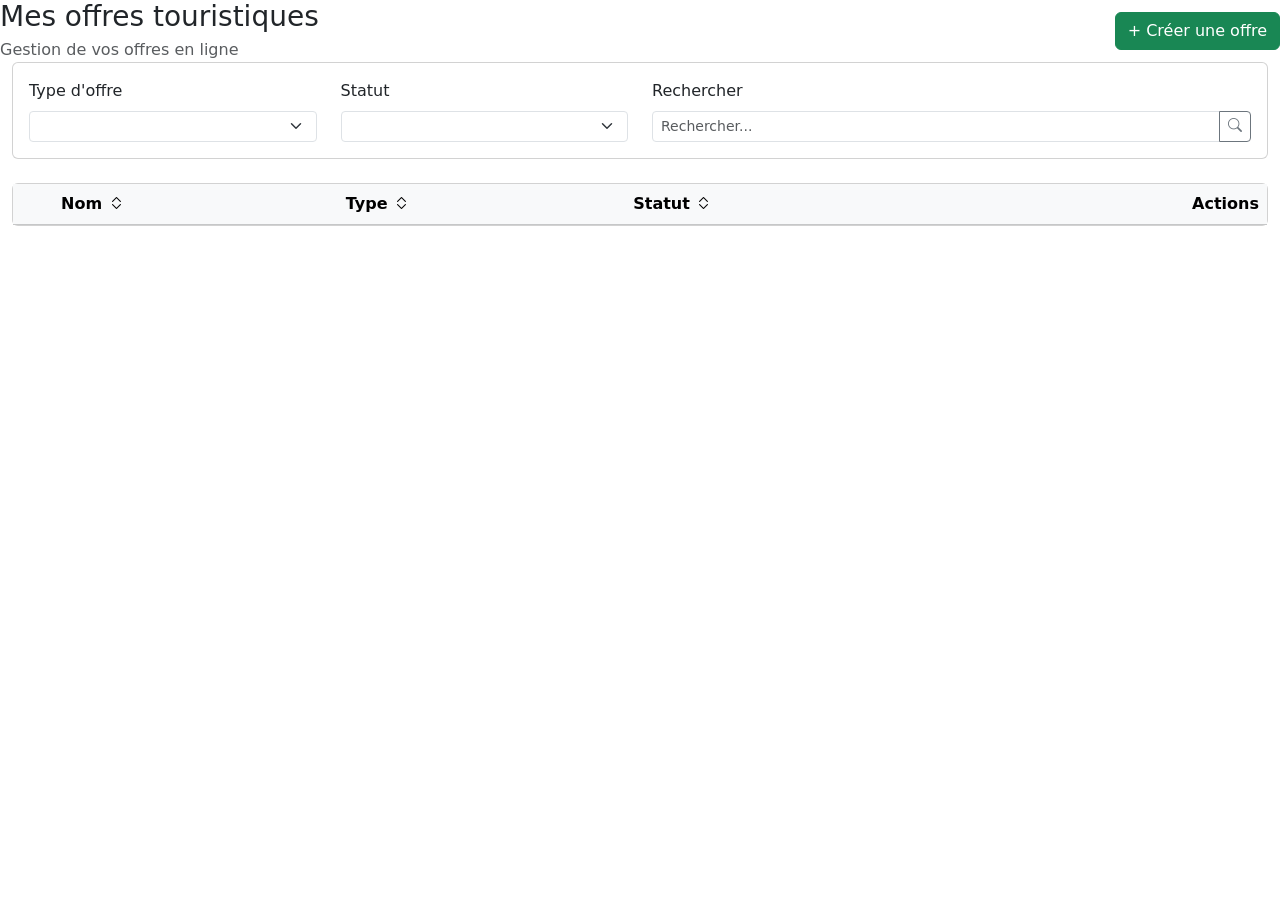
==== index.html @ 93a53ac5 "Add files via upload" ====
<!DOCTYPE html>
<html lang="fr">
<head>
  <meta charset="UTF-8">
  <meta name="viewport" content="width=device-width, initial-scale=1.0">
  <title>Mes offres touristiques</title>
  <link href="https://cdn.jsdelivr.net/npm/bootstrap@5.3.2/dist/css/bootstrap.min.css" rel="stylesheet">
  <link href="https://cdn.jsdelivr.net/npm/bootstrap-icons@1.11.4/font/bootstrap-icons.css" rel="stylesheet">
  <link href="css/main.css" rel="stylesheet">
</head>
<body>
<div class="page-shell">

  <aside id="sidebar" class="sidebar"></aside>

  <div class="content-wrapper">
    <div class="page-header d-flex justify-content-between align-items-center">
      <div>
        <h1 class="h3 mb-1">Mes offres touristiques</h1>
        <p class="text-muted mb-0">Gestion de vos offres en ligne</p>
      </div>
      <button class="btn btn-success">+ Créer une offre</button>
    </div>

    <main class="page-content">
      <div class="container-fluid">

        <!-- Filtres -->
        <div class="card table-card mb-4">
          <div class="card-body">
            <div class="row gy-3">
              <div class="col-md-3">
                <label class="form-label" for="filter-type">Type d'offre</label>
                <select class="form-select form-select-sm" id="filter-type"></select>
              </div>
              <div class="col-md-3">
                <label class="form-label" for="filter-status">Statut</label>
                <select class="form-select form-select-sm" id="filter-status"></select>
              </div>
              <div class="col-md-6">
                <label class="form-label" for="search">Rechercher</label>
                <div class="input-group input-group-sm">
                  <input type="search" class="form-control" id="search" placeholder="Rechercher...">
                  <button class="btn btn-outline-secondary" aria-label="Lancer la recherche"><i class="bi bi-search"></i></button>
                </div>
              </div>
            </div>
          </div>
        </div>

        <!-- Tableau -->
        <div class="card table-card">
          <div class="table-responsive">
            <table class="table table-hover align-middle mb-0">
              <thead class="table-light">
                <tr>
                  <th style="width:40px;"></th>
                  <th class="sortable" data-sort="name">Nom <i class="bi bi-chevron-expand"></i></th>
                  <th class="d-none d-md-table-cell sortable" data-sort="type">Type <i class="bi bi-chevron-expand"></i></th>
                  <th class="d-none d-md-table-cell sortable" data-sort="status">Statut <i class="bi bi-chevron-expand"></i></th>
                  <th class="text-end">Actions</th>
                </tr>
              </thead>
              <tbody id="tableBody"></tbody>
            </table>
          </div>
        </div>

      </div>
    </main>
  </div>
</div>

<script src="https://cdn.jsdelivr.net/npm/bootstrap@5.3.2/dist/js/bootstrap.bundle.min.js"></script>
<script src="js/data.js"></script>
<script src="js/utils.js"></script>
<script src="js/sidebar.js"></script>
<script src="js/offers.js"></script>
</body>
</html>
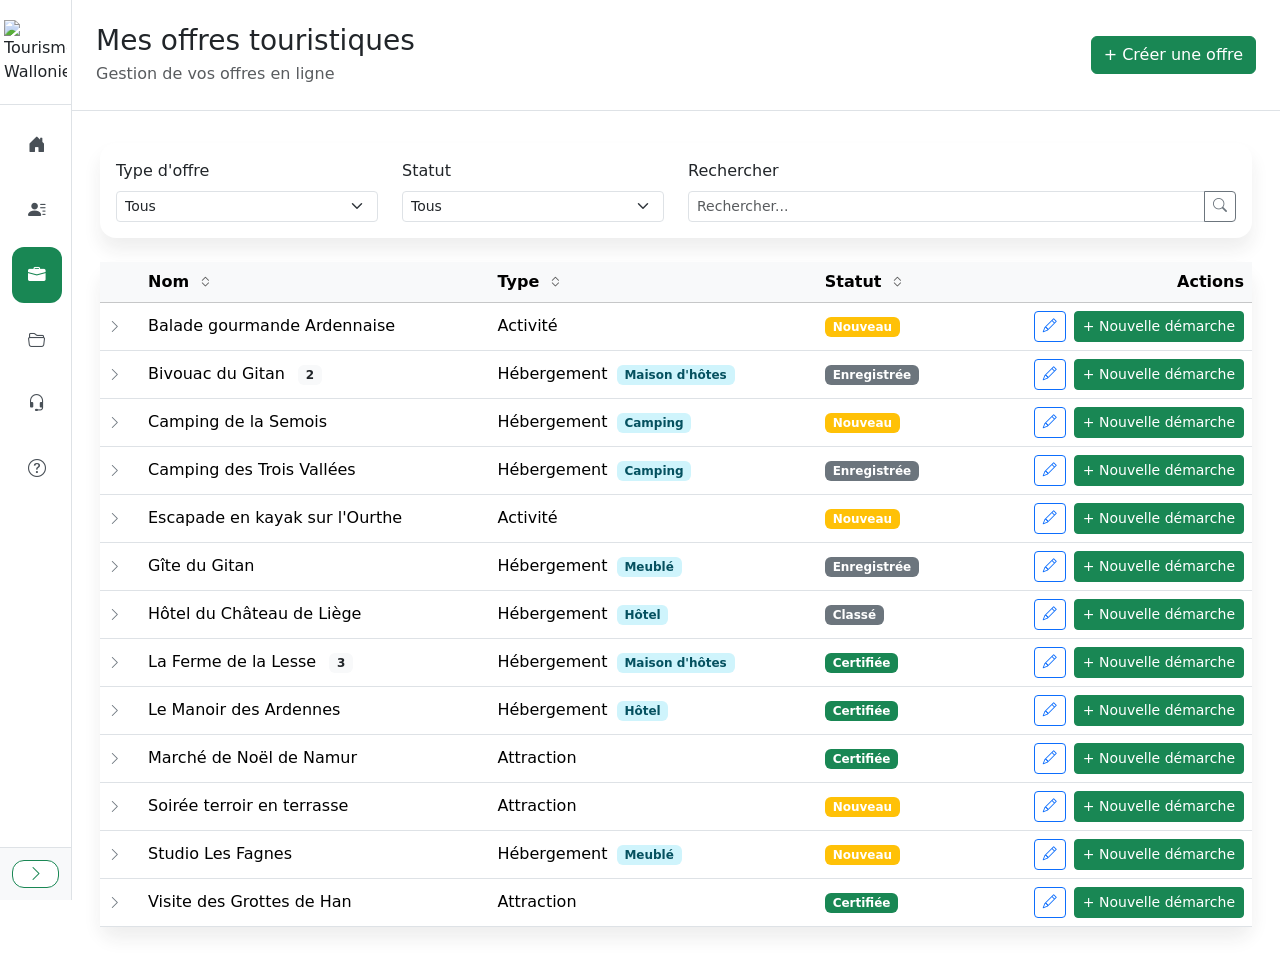
==== commit 2fd6c1bd: "Add files via upload" ====
--- a/index.html
+++ b/index.html
@@ -1,80 +1,80 @@
-<!DOCTYPE html>
-<html lang="fr">
-<head>
-  <meta charset="UTF-8">
-  <meta name="viewport" content="width=device-width, initial-scale=1.0">
-  <title>Mes offres touristiques</title>
-  <link href="https://cdn.jsdelivr.net/npm/bootstrap@5.3.2/dist/css/bootstrap.min.css" rel="stylesheet">
-  <link href="https://cdn.jsdelivr.net/npm/bootstrap-icons@1.11.4/font/bootstrap-icons.css" rel="stylesheet">
-  <link href="css/main.css" rel="stylesheet">
-</head>
-<body>
-<div class="page-shell">
-
-  <aside id="sidebar" class="sidebar"></aside>
-
-  <div class="content-wrapper">
-    <div class="page-header d-flex justify-content-between align-items-center">
-      <div>
-        <h1 class="h3 mb-1">Mes offres touristiques</h1>
-        <p class="text-muted mb-0">Gestion de vos offres en ligne</p>
-      </div>
-      <button class="btn btn-success">+ Créer une offre</button>
-    </div>
-
-    <main class="page-content">
-      <div class="container-fluid">
-
-        <!-- Filtres -->
-        <div class="card table-card mb-4">
-          <div class="card-body">
-            <div class="row gy-3">
-              <div class="col-md-3">
-                <label class="form-label" for="filter-type">Type d'offre</label>
-                <select class="form-select form-select-sm" id="filter-type"></select>
-              </div>
-              <div class="col-md-3">
-                <label class="form-label" for="filter-status">Statut</label>
-                <select class="form-select form-select-sm" id="filter-status"></select>
-              </div>
-              <div class="col-md-6">
-                <label class="form-label" for="search">Rechercher</label>
-                <div class="input-group input-group-sm">
-                  <input type="search" class="form-control" id="search" placeholder="Rechercher...">
-                  <button class="btn btn-outline-secondary" aria-label="Lancer la recherche"><i class="bi bi-search"></i></button>
-                </div>
-              </div>
-            </div>
-          </div>
-        </div>
-
-        <!-- Tableau -->
-        <div class="card table-card">
-          <div class="table-responsive">
-            <table class="table table-hover align-middle mb-0">
-              <thead class="table-light">
-                <tr>
-                  <th style="width:40px;"></th>
-                  <th class="sortable" data-sort="name">Nom <i class="bi bi-chevron-expand"></i></th>
-                  <th class="d-none d-md-table-cell sortable" data-sort="type">Type <i class="bi bi-chevron-expand"></i></th>
-                  <th class="d-none d-md-table-cell sortable" data-sort="status">Statut <i class="bi bi-chevron-expand"></i></th>
-                  <th class="text-end">Actions</th>
-                </tr>
-              </thead>
-              <tbody id="tableBody"></tbody>
-            </table>
-          </div>
-        </div>
-
-      </div>
-    </main>
-  </div>
-</div>
-
-<script src="https://cdn.jsdelivr.net/npm/bootstrap@5.3.2/dist/js/bootstrap.bundle.min.js"></script>
-<script src="js/data.js"></script>
-<script src="js/utils.js"></script>
-<script src="js/sidebar.js"></script>
-<script src="js/offers.js"></script>
-</body>
-</html>
+<!DOCTYPE html>
+<html lang="fr">
+<head>
+  <meta charset="UTF-8">
+  <meta name="viewport" content="width=device-width, initial-scale=1.0">
+  <title>Mes offres touristiques</title>
+  <link href="https://cdn.jsdelivr.net/npm/bootstrap@5.3.2/dist/css/bootstrap.min.css" rel="stylesheet">
+  <link href="https://cdn.jsdelivr.net/npm/bootstrap-icons@1.11.4/font/bootstrap-icons.css" rel="stylesheet">
+  <link href="css/main.css" rel="stylesheet">
+</head>
+<body>
+<div class="page-shell">
+
+  <aside id="sidebar" class="sidebar"></aside>
+
+  <div class="content-wrapper">
+    <div class="page-header d-flex justify-content-between align-items-center">
+      <div>
+        <h1 class="h3 mb-1">Mes offres touristiques</h1>
+        <p class="text-muted mb-0">Gestion de vos offres en ligne</p>
+      </div>
+      <button class="btn btn-success">+ Créer une offre</button>
+    </div>
+
+    <main class="page-content">
+      <div class="container-fluid">
+
+        <!-- Filtres -->
+        <div class="card table-card mb-4">
+          <div class="card-body">
+            <div class="row gy-3">
+              <div class="col-md-3">
+                <label class="form-label" for="filter-type">Type d'offre</label>
+                <select class="form-select form-select-sm" id="filter-type"></select>
+              </div>
+              <div class="col-md-3">
+                <label class="form-label" for="filter-status">Statut</label>
+                <select class="form-select form-select-sm" id="filter-status"></select>
+              </div>
+              <div class="col-md-6">
+                <label class="form-label" for="search">Rechercher</label>
+                <div class="input-group input-group-sm">
+                  <input type="search" class="form-control" id="search" placeholder="Rechercher...">
+                  <button class="btn btn-outline-secondary" aria-label="Lancer la recherche"><i class="bi bi-search"></i></button>
+                </div>
+              </div>
+            </div>
+          </div>
+        </div>
+
+        <!-- Tableau -->
+        <div class="card table-card">
+          <div class="table-responsive">
+            <table class="table table-hover align-middle mb-0">
+              <thead class="table-light">
+                <tr>
+                  <th style="width:40px;"></th>
+                  <th class="sortable" data-sort="name">Nom <i class="bi bi-chevron-expand"></i></th>
+                  <th class="d-none d-md-table-cell sortable" data-sort="type">Type <i class="bi bi-chevron-expand"></i></th>
+                  <th class="d-none d-md-table-cell sortable" data-sort="status">Statut <i class="bi bi-chevron-expand"></i></th>
+                  <th class="text-end">Actions</th>
+                </tr>
+              </thead>
+              <tbody id="tableBody"></tbody>
+            </table>
+          </div>
+        </div>
+
+      </div>
+    </main>
+  </div>
+</div>
+
+<script src="https://cdn.jsdelivr.net/npm/bootstrap@5.3.2/dist/js/bootstrap.bundle.min.js"></script>
+<script src="js/data.js"></script>
+<script src="js/utils.js"></script>
+<script src="js/sidebar.js"></script>
+<script src="js/offers.js"></script>
+</body>
+</html>
--- a/css/main.css
+++ b/css/main.css
@@ -0,0 +1,152 @@
+body {
+  background: #ffffff;
+  min-height: 100vh;
+}
+.page-shell {
+  display: flex;
+  min-height: 100vh;
+}
+
+/* ── SIDEBAR ─────────────────────────────────────── */
+.sidebar {
+  position: fixed;
+  left: 0;
+  top: 0;
+  width: 260px;
+  height: 100vh;
+  background: #ffffff;
+  border-right: 1px solid #dee2e6;
+  display: flex;
+  flex-direction: column;
+  z-index: 1030;
+  transition: width 0.3s ease;
+  overflow: hidden;
+}
+.sidebar.collapsed { width: 72px; }
+
+.sidebar .brand {
+  flex-shrink: 0;
+  padding: 1.25rem;
+  border-bottom: 1px solid #dee2e6;
+  display: flex;
+  align-items: center;
+  justify-content: center;
+}
+.sidebar.collapsed .brand { padding-inline: 0.25rem; }
+.sidebar .brand-icon { width: 100%; max-width: 180px; }
+.sidebar .brand-icon img { width: 100%; height: auto; display: block; }
+
+.sidebar nav { flex: 1; overflow: visible; padding: 0.75rem; }
+.sidebar .nav-link {
+  color: #495057;
+  border-radius: 0.75rem;
+  padding: 0.95rem 1rem;
+  margin-bottom: 0.5rem;
+  display: flex;
+  align-items: center;
+  gap: 0.75rem;
+  cursor: pointer;
+  transition: all 0.2s ease;
+}
+.sidebar .nav-link:hover  { background: #e7f3e9; color: #198754; }
+.sidebar .nav-link.active { background: #198754; color: #ffffff; }
+.sidebar .nav-link .bi { font-size: 1.1rem; flex-shrink: 0; }
+.sidebar .nav-link span  { white-space: nowrap; }
+.sidebar.collapsed .nav-link span { display: none; }
+
+.sidebar-footer {
+  flex-shrink: 0;
+  padding: 0.75rem;
+  border-top: 1px solid #dee2e6;
+  background: #f8f9fa;
+}
+.sidebar-toggle-btn {
+  width: 100%;
+  display: inline-flex;
+  align-items: center;
+  justify-content: center;
+  gap: 0.5rem;
+  border-radius: 0.75rem;
+  color: #198754;
+  border: 1px solid #198754;
+  background: #ffffff;
+}
+.sidebar.collapsed .sidebar-toggle-btn .btn-label { display: none; }
+
+/* ── CONTENT ──────────────────────────────────────── */
+.content-wrapper {
+  margin-left: 260px;
+  flex: 1;
+  transition: margin-left 0.3s ease;
+}
+.sidebar.collapsed ~ .content-wrapper { margin-left: 72px; }
+
+.page-header {
+  background: #ffffff;
+  padding: 1.5rem;
+  border-bottom: 1px solid #dee2e6;
+}
+.page-content { padding: 2rem 1rem; }
+
+.table-card {
+  border: none;
+  border-radius: 1rem;
+  box-shadow: 0 0.75rem 1.1rem rgba(33, 37, 41, 0.08);
+}
+.clickable-row { cursor: pointer; }
+.clickable-row:hover { background-color: #f8f9fa; }
+
+.sortable { cursor: pointer; user-select: none; }
+.sortable i { font-size: 0.8rem; vertical-align: middle; margin-left: 0.25rem; opacity: 0.65; transition: transform 0.2s ease; }
+.sortable.sorted-asc  i { transform: rotate(180deg); }
+.sortable.sorted-desc i { transform: rotate(0deg); }
+
+/*
+  Bootstrap 5 applique le fond des lignes de tableau via un box-shadow interne
+  piloté par --bs-table-bg-state, et non via background-color.
+  Il faut donc surcharger cette variable CSS et non la propriété background.
+*/
+.detail-cell { border-top: 0 !important; --bs-table-bg-state: rgba(var(--bs-emphasis-color-rgb), 0.075); }
+.clickable-row.row-open { --bs-table-bg-state: #e7f3e9; }
+.toggle-icon { transition: transform 0.2s ease; display: inline-block; font-size: 0.85rem; color: #6c757d; }
+.row-open .toggle-icon { transform: rotate(90deg); color: #198754; }
+
+/* ── RESPONSIVE ───────────────────────────────────── */
+@media (max-width: 767.98px) and (orientation: portrait) {
+  .page-content { padding: 0; }
+}
+
+@media (max-width: 991.98px) {
+  .sidebar { width: 72px !important; }
+  .sidebar .brand-icon { max-width: 48px; }
+  .sidebar .brand { justify-content: center; padding-inline: 0.25rem; }
+  .sidebar .nav-link { justify-content: center; padding: 0.85rem; }
+  .sidebar .nav-link span { display: none; }
+  .content-wrapper { margin-left: 72px !important; }
+  .sidebar-toggle-btn { display: none; }
+}
+
+/* ── UNITÉS ENFANTS ───────────────────────────────── */
+.child-offer {
+  padding-left: 1.5rem;
+  border-left: 3px solid #dee2e6;
+  margin-top: 0.5rem;
+}
+
+.child-row {
+  background-color: #f8f9fa;
+  border-radius: 0.5rem;
+  padding: 0.5rem 0.75rem;
+}
+
+.child-row:hover {
+  background-color: #e9ecef;
+}
+
+/* ── BARRE D'AVANCEMENT DÉMARCHE ──────────────────── */
+.demarche-progress-pct {
+  font-size: 0.75rem;
+  font-weight: 700;
+  color: #6c757d;
+  margin-bottom: 0.25rem;
+}
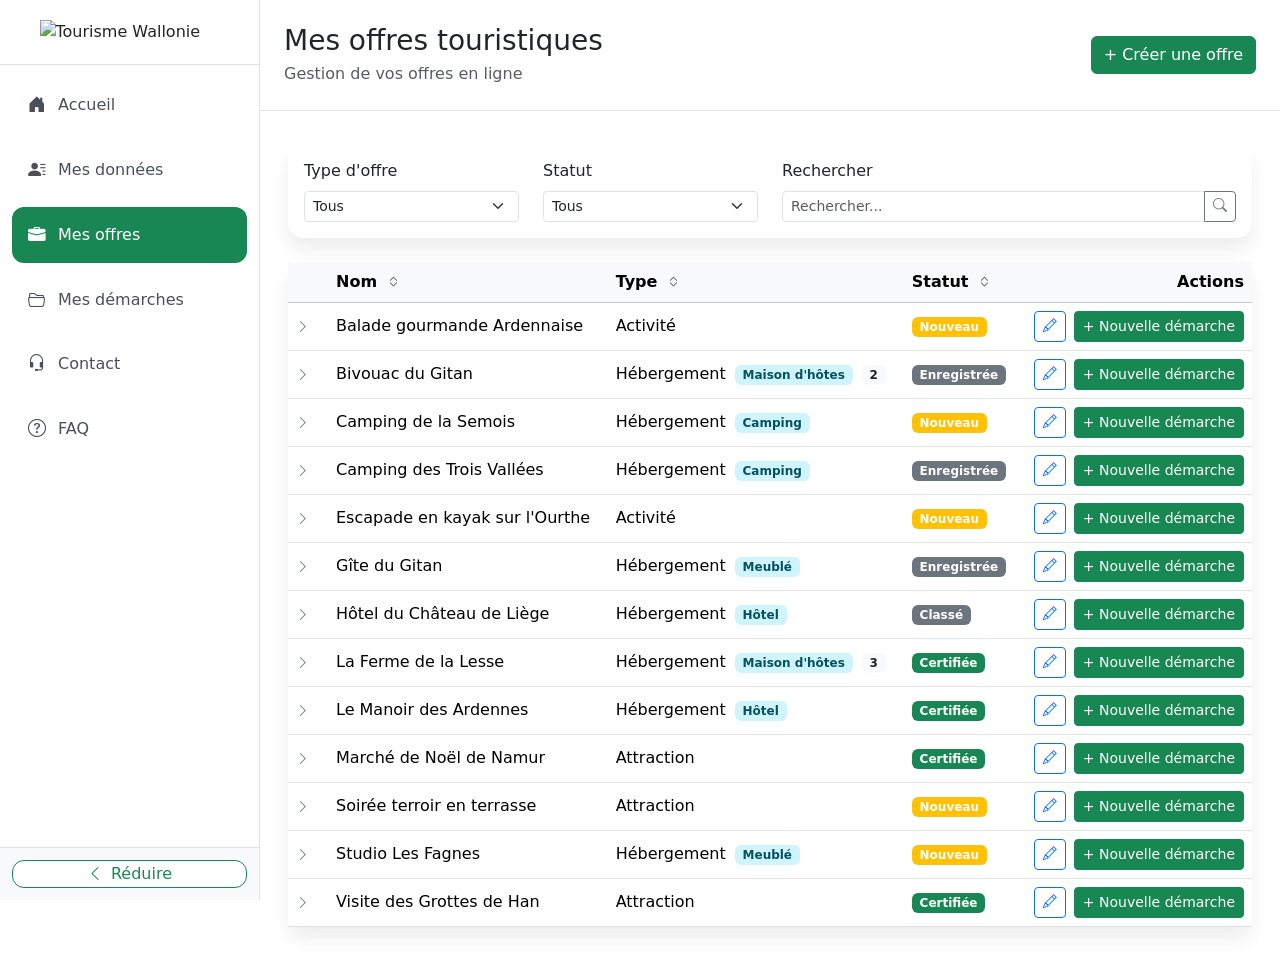
==== commit fd88fe08: "Revision du menu en mode portrait sur mobile pour gagner de la place" ====
--- a/index.html
+++ b/index.html
@@ -14,8 +14,11 @@
   <aside id="sidebar" class="sidebar"></aside>
 
   <div class="content-wrapper">
-    <div class="page-header d-flex justify-content-between align-items-center">
-      <div>
+    <div class="page-header d-flex justify-content-between align-items-center gap-2">
+      <button id="burgerBtn" class="burger-btn" aria-label="Ouvrir le menu">
+        <i class="bi bi-list"></i>
+      </button>
+      <div class="flex-grow-1">
         <h1 class="h3 mb-1">Mes offres touristiques</h1>
         <p class="text-muted mb-0">Gestion de vos offres en ligne</p>
       </div>
--- a/css/main.css
+++ b/css/main.css
@@ -111,18 +111,64 @@
 .toggle-icon { transition: transform 0.2s ease; display: inline-block; font-size: 0.85rem; color: #6c757d; }
 .row-open .toggle-icon { transform: rotate(90deg); color: #198754; }
 
-/* ── RESPONSIVE ───────────────────────────────────── */
-@media (max-width: 767.98px) and (orientation: portrait) {
-  .page-content { padding: 0; }
+/* ── BURGER BUTTON (caché par défaut, visible en portrait mobile) ── */
+.burger-btn {
+  display: none;
+  background: none;
+  border: none;
+  font-size: 1.6rem;
+  color: #198754;
+  padding: 0.1rem 0.4rem;
+  cursor: pointer;
+  line-height: 1;
+  flex-shrink: 0;
 }
 
-@media (max-width: 991.98px) {
+/* ── BACKDROP sidebar mobile ──────────────────────── */
+.sidebar-backdrop {
+  display: none;
+  position: fixed;
+  inset: 0;
+  background: rgba(0, 0, 0, 0.45);
+  z-index: 1029;
+}
+.sidebar-backdrop.show { display: block; }
+
+/* ── RESPONSIVE ───────────────────────────────────── */
+
+/* Tablette (768px – 991px) : sidebar icônes fixes */
+@media (min-width: 768px) and (max-width: 991.98px) {
   .sidebar { width: 72px !important; }
   .sidebar .brand-icon { max-width: 48px; }
   .sidebar .brand { justify-content: center; padding-inline: 0.25rem; }
   .sidebar .nav-link { justify-content: center; padding: 0.85rem; }
   .sidebar .nav-link span { display: none; }
   .content-wrapper { margin-left: 72px !important; }
+  .sidebar-toggle-btn { display: none; }
+}
+
+/* Portrait mobile (≤767px) : burger + sidebar en overlay */
+@media (max-width: 767.98px) {
+  .page-content { padding: 0; }
+
+  .burger-btn { display: flex; align-items: center; }
+
+  .sidebar {
+    width: 260px !important;
+    transform: translateX(-260px);
+    transition: transform 0.3s ease;
+    border-right: none;
+    box-shadow: 4px 0 16px rgba(0, 0, 0, 0.15);
+  }
+  .sidebar.open { transform: translateX(0); }
+
+  /* Restaurer l'apparence complète quand la sidebar est ouverte */
+  .sidebar.open .brand { justify-content: center; padding-inline: 1.25rem; }
+  .sidebar.open .brand-icon { max-width: 180px; }
+  .sidebar.open .nav-link { justify-content: flex-start; padding: 0.95rem 1rem; }
+  .sidebar.open .nav-link span { display: inline; }
+
+  .content-wrapper { margin-left: 0 !important; }
   .sidebar-toggle-btn { display: none; }
 }
 
